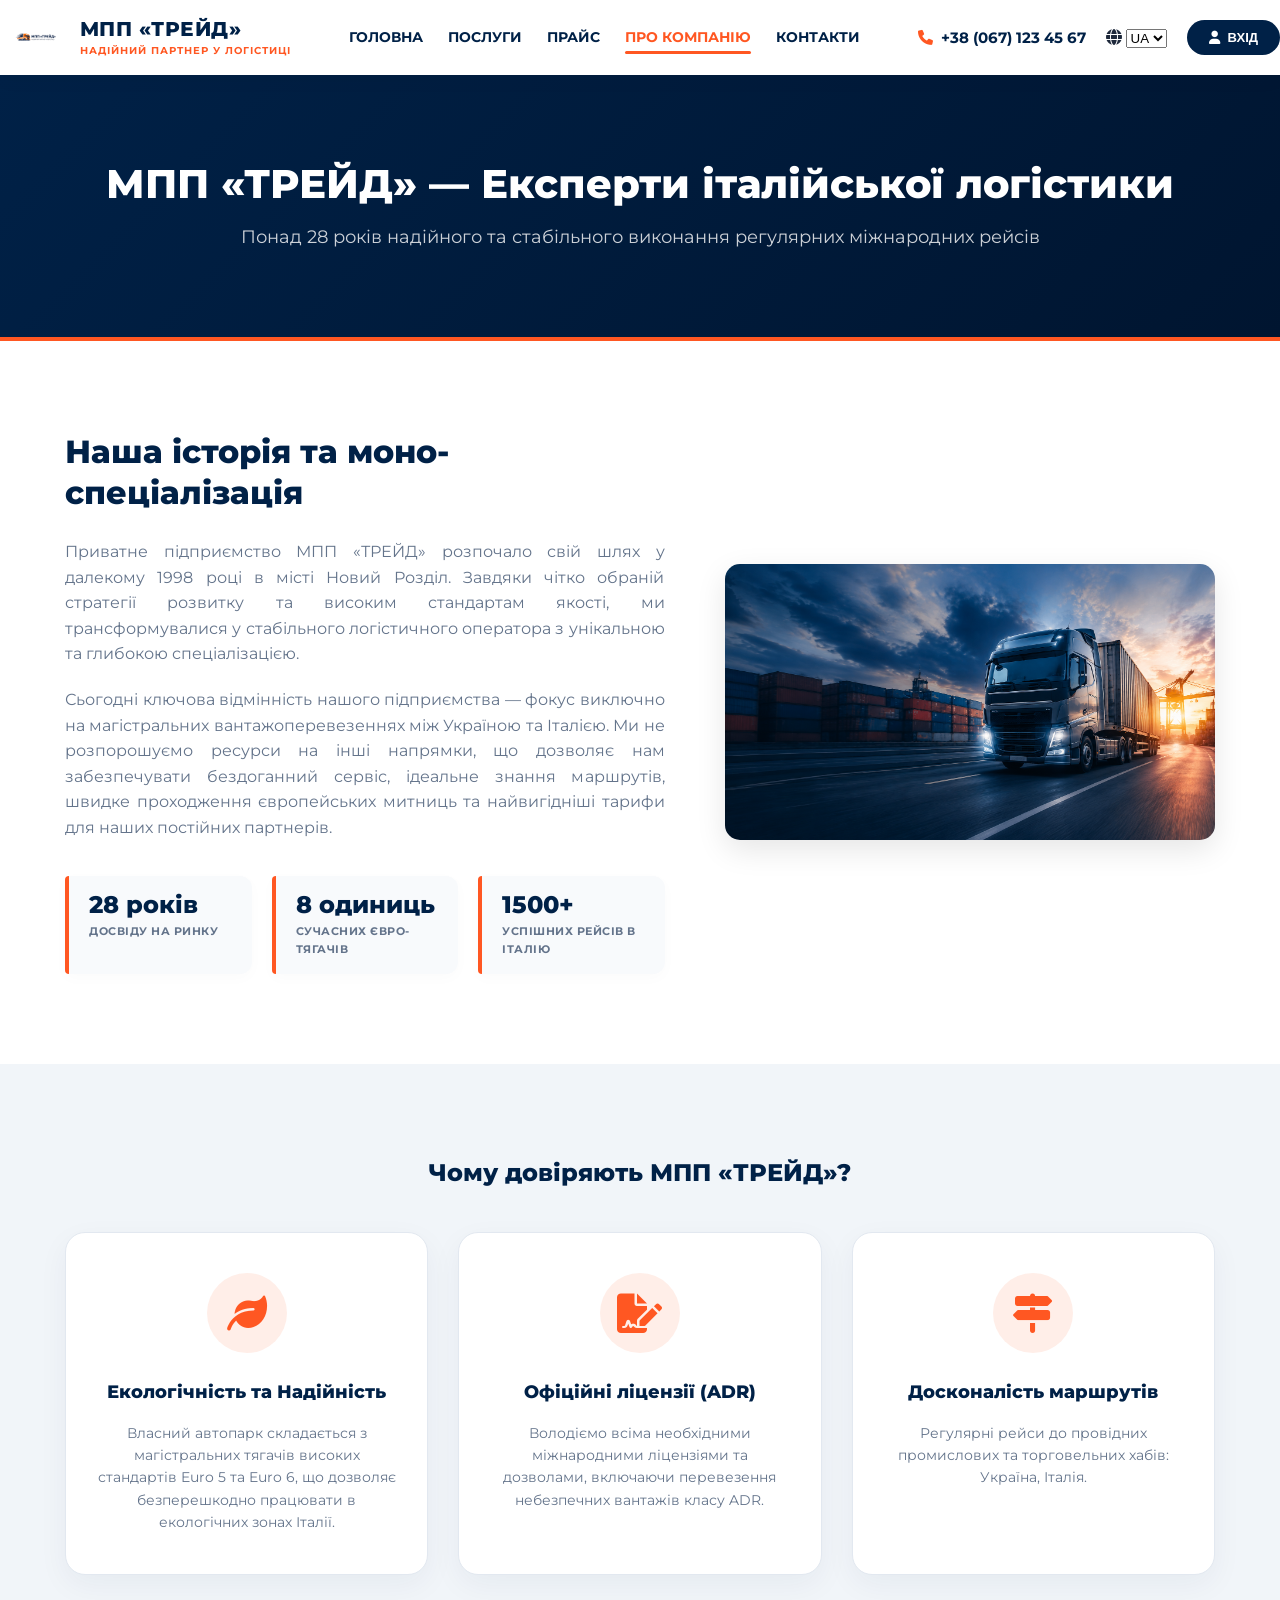
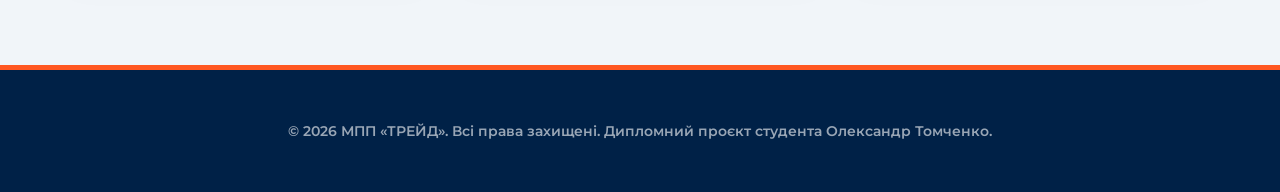
==== about.html @ ebd4f225 "Add files via upload" ====
<!DOCTYPE html>
<html lang="uk">
<head>
    <meta charset="UTF-8">
    <meta name="viewport" content="width=device-width, initial-scale=1.0">
    <title data-lang-key="about_page_title">Про компанію | МПП «ТРЕЙД»</title>
    
    <link href="https://fonts.googleapis.com/css2?family=Montserrat:wght@400;700;800&display=swap" rel="stylesheet">
    
    <link rel="stylesheet" href="https://cdnjs.cloudflare.com/ajax/libs/font-awesome/6.0.0/css/all.min.css">
    
    <link rel="stylesheet" href="css/about_stule.css">
</head>
<body>

    <header>
        <div class="header-container">
            <div class="logo">
                <img src="images/logo-icon.png" alt="Логотип" class="logo-img">
                <div class="logo-text">
                    <span class="brand">МПП «ТРЕЙД»</span>
                    <span class="slogan" data-lang-key="slogan">НАДІЙНИЙ ПАРТНЕР У ЛОГІСТИЦІ</span>
                </div>
            </div>
            <nav>
                <a href="index.html" data-lang-key="nav_home">ГОЛОВНА</a>
                <a href="services.html" data-lang-key="nav_services">ПОСЛУГИ</a>
                <a href="prices.html" data-lang-key="nav_price">ПРАЙС</a>
                <a href="about.html" class="active" data-lang-key="nav_about">ПРО КОМПАНІЮ</a>
                <a href="contacts.html" data-lang-key="nav_contacts">КОНТАКТИ</a>
            </nav>
            <div class="header-right">
                <a href="tel:+380671234567" class="phone"><i class="fas fa-phone"></i> +38 (067) 123 45 67</a>

                <div class="lang-switcher">
                    <i class="fas fa-globe"></i>
                    <select id="langSelect" onchange="changeLanguage(this.value)">
                        <option value="uk">UA</option>
                        <option value="en">EN</option>
                    </select>
                </div>

                <button class="btn-login" id="loginHeaderBtn" onclick="openLogin()" data-lang-key="btn_login">
                    <i class="fas fa-user"></i> ВХІД
                </button>
                <button class="btn-logout" id="logoutBtn" onclick="handleLogout()" style="display: none;" data-lang-key="btn_logout">
                    <i class="fas fa-sign-out-alt"></i> ВИХІД
                </button>
            </div>
        </div>
    </header>

    <section class="about-hero">
        <div class="container">
            <h1 data-lang-key="about_hero_title">МПП «ТРЕЙД» — Експерти італійської логістики</h1>
            <p data-lang-key="about_hero_desc">Понад 28 років надійного та стабільного виконання регулярних міжнародних рейсів</p>
        </div>
    </section>

    <section class="about-content">
        <div class="container">
            <div class="about-grid">
                <div class="about-text">
                    <h2 data-lang-key="about_main_title">Наша історія та моно-спеціалізація</h2>
                    <p data-lang-key="about_p1">Приватне підприємство МПП «ТРЕЙД» розпочало свій шлях у далекому 1998 році в місті Новий Розділ. Завдяки чітко обраній стратегії розвитку та високим стандартам якості, мы трансформувалися у стабільного логістичного оператора з унікальною та глибокою спеціалізацією.</p>
                    <p data-lang-key="about_p2">Сьогодні ключова відмінність нашого підприємства — фокус виключно на магістральних вантажоперевезеннях між Україною та Італією. Ми не розпорошуємо ресурси на інші напрямки, що дозволяє нам забезпечувати бездоганний сервіс, ідеальне знання маршрутів, швидке проходження європейських митниць та найвигідніші тарифи для наших постійних партнерів.</p>
                    
                    <div class="stats-row">
                        <div class="stat-item">
                            <span class="stat-num" data-lang-key="stat1_num">28 років</span>
                            <span class="stat-desc" data-lang-key="stat1_desc">Досвіду на ринку</span>
                        </div>
                        <div class="stat-item">
                            <span class="stat-num" data-lang-key="stat2_num">8 одиниць</span>
                            <span class="stat-desc" data-lang-key="stat2_desc">Сучасних євро-тягачів</span>
                        </div>
                        <div class="stat-item">
                            <span class="stat-num">1500+</span>
                            <span class="stat-desc" data-lang-key="stat3_desc">Успішних рейсів в Італію</span>
                        </div>
                    </div>
                </div>
                <div class="about-image">
                    <img src="images/truck.png" alt="Наш transport" style="width:100%; border-radius:15px; box-shadow: 0 10px 30px rgba(0,0,0,0.1);">
                </div>
            </div>
        </div>
    </section>

    <section class="advantages-section">
        <div class="container">
            <h2 style="text-align: center; color: #002147; margin-bottom: 40px;" data-lang-key="adv_main_title">Чому довіряють МПП «ТРЕЙД»?</h2>
            <div class="adv-grid">
                <div class="adv-card">
                    <i class="fas fa-leaf"></i>
                    <h3 data-lang-key="adv1_title">Екологічність та Надійність</h3>
                    <p data-lang-key="adv1_desc">Власний автопарк складається з магістральних тягачів високих стандартів Euro 5 та Euro 6, що дозволяє безперешкодно працювати в екологічних зонах Італії.</p>
                </div>
                <div class="adv-card">
                    <i class="fas fa-file-signature"></i>
                    <h3 data-lang-key="adv2_title">Офіційні ліцензії (ADR)</h3>
                    <p data-lang-key="adv2_desc">Володіємо всіма необхідними міжнародними ліцензіями та дозволами, включаючи перевезення небезпечних вантажів класу ADR.</p>
                </div>
                <div class="adv-card">
                    <i class="fas fa-map-signs"></i>
                    <h3 data-lang-key="adv3_title">Досконалість маршрутів</h3>
                    <p data-lang-key="adv3_desc">Регулярні рейси до провідних промислових та торговельних хабів: Україна, Італія.</p>
                </div>
            </div>
        </div>
    </section>

    <div id="loginModal" class="modal">
        <div class="modal-content">
            <span class="close-btn" onclick="closeLogin()">&times;</span>
            <div class="modal-icon"><i class="fas fa-user-lock"></i></div>
            <h2 data-lang-key="modal_title">Авторизація</h2>
            <p data-lang-key="modal_desc">Увійдіть в систему МПП «ТРЕЙД»</p>
            <form id="loginForm">
                <input type="email" id="email" data-lang-key="modal_email" placeholder="Ваш Email" required>
                <input type="password" id="password" data-lang-key="modal_pass" placeholder="Пароль" required>
                <button type="submit" class="btn-submit-modal" data-lang-key="modal_btn">УВІЙТИ В АКАУНТ</button>
            </form>
        </div>
    </div>

    <footer>
        <div class="container" style="text-align: center; padding: 20px 0;">
            <p data-lang-key="footer_text">&copy; 2026 МПП «ТРЕЙД». Дипломний проєкт студента Олександр Томченко.</p>
        </div>
    </footer>

    <script src="js/lang.js"></script>
    <script src="js/auth.js"></script>
</body>
</html>
---- css/about_stule.css ----
/* ==========================================================================
   1. ГЛОБАЛЬНІ СТИЛІ ТА ЗМІННІ (Фірмовий стиль МПП «ТРЕЙД»)
   ========================================================================== */
:root {
    --primary-color: #002147;   /* Глибокий логістичний синій */
    --accent-color: #ff5722;    /* Динамічний помаранчевий */
    --accent-hover: #e04819;    /* Темніший помаранчевий для ховерів */
    --bg-light: #f8fafc;        /* Світло-сірий фон */
    --text-dark: #1e293b;       /* Контрастний темний текст */
    --text-muted: #64748b;      /* М'який сірий текст */
    --white: #ffffff;
    --card-shadow: 0 10px 30px rgba(0, 33, 71, 0.05);
    --transition: all 0.3s cubic-bezier(0.25, 0.8, 0.25, 1);
}

* {
    margin: 0;
    padding: 0;
    box-sizing: border-box;
}

html {
    scroll-behavior: smooth;
}

body {
    font-family: 'Montserrat', sans-serif;
    color: var(--text-dark);
    background-color: var(--white);
    line-height: 1.6;
    overflow-x: hidden;
}

.container {
    width: 100%;
    max-width: 1200px;
    margin: 0 auto;
    padding: 0 25px;
}

h1, h2, h3 {
    font-weight: 800;
    color: var(--primary-color);
}

/* ==========================================================================
   2. ШАПКА САЙТУ (Ефект скла, повна адаптивність іконок та лого)
   ========================================================================== */
header {
    background: rgba(255, 255, 255, 0.95);
    backdrop-filter: blur(10px);
    position: sticky;
    top: 0;
    z-index: 1000;
    box-shadow: 0 2px 20px rgba(0, 0, 0, 0.05);
    padding: 15px 0;
}

.header-container {
    display: flex;
    justify-content: space-between;
    align-items: center;
}

.logo {
    display: flex;
    align-items: center;
    gap: 12px;
    text-decoration: none;
}

.logo-img {
    height: 45px;
    width: auto;
    object-fit: contain;
}

.logo-text {
    display: flex;
    flex-direction: column;
}

.brand {
    font-size: 20px;
    font-weight: 800;
    color: var(--primary-color);
    letter-spacing: 0.5px;
    line-height: 1.2;
}

.slogan {
    font-size: 10px;
    font-weight: 700;
    color: var(--accent-color);
    letter-spacing: 1px;
    margin-top: 2px;
}

nav {
    display: flex;
    gap: 25px;
}

nav a {
    text-decoration: none;
    color: var(--primary-color);
    font-weight: 700;
    font-size: 14px;
    position: relative;
    padding: 5px 0;
    transition: var(--transition);
}

nav a::after {
    content: '';
    position: absolute;
    bottom: 0;
    left: 0;
    width: 0;
    height: 3px;
    background-color: var(--accent-color);
    transition: var(--transition);
    border-radius: 2px;
}

nav a:hover, nav a.active {
    color: var(--accent-color);
}

nav a:hover::after, nav a.active::after {
    width: 100%;
}

.header-right {
    display: flex;
    align-items: center;
    gap: 20px;
}

.phone {
    text-decoration: none;
    color: var(--primary-color);
    font-weight: 700;
    font-size: 15px;
    transition: var(--transition);
    display: flex;
    align-items: center;
    gap: 8px;
}

.phone i {
    color: var(--accent-color);
}

.phone:hover {
    color: var(--accent-color);
}

.btn-login, .btn-logout {
    border: none;
    padding: 10px 22px;
    font-weight: 700;
    font-size: 13px;
    border-radius: 50px;
    cursor: pointer;
    display: flex;
    align-items: center;
    gap: 8px;
    transition: var(--transition);
}

.btn-login {
    background-color: var(--primary-color);
    color: var(--white);
}

.btn-login:hover {
    background-color: var(--accent-color);
    box-shadow: 0 4px 15px rgba(255, 87, 34, 0.3);
}

.btn-logout {
    background-color: #ef4444;
    color: var(--white);
}

/* ==========================================================================
   3. HERO БАНЕР ДЛЯ СТОРІНКИ «ПРО КОМПАНІЮ»
   ========================================================================== */
.about-hero {
    background: linear-gradient(135deg, #002147 0%, #001530 100%);
    padding: 85px 0;
    text-align: center;
    color: var(--white);
    border-bottom: 4px solid var(--accent-color);
}

.about-hero h1 {
    color: var(--white);
    font-size: 40px;
    margin-bottom: 15px;
    line-height: 1.2;
}

.about-hero p {
    font-size: 18px;
    color: rgba(255, 255, 255, 0.8);
    max-width: 800px;
    margin: 0 auto;
}

/* ==========================================================================
   4. ОСНОВНИЙ БЛОК: ІСТОРІЯ ТА СТАТИСТИКА (Гнучка двоколонкова сітка)
   ========================================================================== */
.about-content {
    padding: 90px 0;
    background-color: var(--white);
}

.about-grid {
    display: grid;
    grid-template-columns: 1.1fr 0.9fr;
    gap: 60px;
    align-items: center; /* Центруємо фото по вертикалі відносно тексту */
}

.about-text h2 {
    font-size: 32px;
    margin-bottom: 25px;
    line-height: 1.3;
}

.about-text p {
    color: var(--text-muted);
    font-size: 16px;
    margin-bottom: 20px;
    text-align: justify;
}

.about-text p strong {
    color: var(--primary-color);
}

/* Рядок з мікро-картками статистики всередині тексту */
.stats-row {
    display: flex;
    gap: 20px;
    margin-top: 35px;
}

.stats-row .stat-item {
    background: #f8fafc;
    border-left: 4px solid var(--accent-color);
    padding: 15px 20px;
    border-radius: 4px 12px 12px 4px;
    flex: 1;
    box-shadow: 0 4px 15px rgba(0, 33, 71, 0.02);
}

.stat-num {
    display: block;
    font-size: 24px;
    font-weight: 800;
    color: var(--primary-color);
    line-height: 1.2;
}

.stat-desc {
    display: block;
    font-size: 11px;
    font-weight: 700;
    color: var(--text-muted);
    margin-top: 4px;
    text-transform: uppercase;
    letter-spacing: 0.5px;
}

/* Захист зображення від деформації */
.about-image img {
    width: 100%;
    height: auto;
    object-fit: cover;
    display: block;
}

/* ==========================================================================
   5. СЕКЦІЯ ПЕРЕВАГ (Трьохколонкові картки)
   ========================================================================== */
.advantages-section {
    padding: 90px 0;
    background-color: #f1f5f9; /* М'який контрастний підклад під картки */
}

.adv-grid {
    display: grid;
    grid-template-columns: repeat(3, 1fr);
    gap: 30px;
}

.adv-card {
    background: var(--white);
    padding: 40px 30px;
    border-radius: 20px;
    box-shadow: var(--card-shadow);
    border: 1px solid #e2e8f0;
    text-align: center;
    transition: var(--transition);
}

.adv-card:hover {
    transform: translateY(-5px);
    box-shadow: 0 20px 40px rgba(0, 33, 71, 0.08);
}

.adv-card i {
    font-size: 40px;
    color: var(--accent-color);
    background: rgba(255, 87, 34, 0.1);
    width: 80px;
    height: 80px;
    line-height: 80px;
    border-radius: 50%;
    margin-bottom: 25px;
    display: inline-block;
}

.adv-card h3 {
    font-size: 18px;
    color: var(--primary-color);
    margin-bottom: 15px;
}

.adv-card p {
    color: var(--text-muted);
    font-size: 14px;
    line-height: 1.6;
}

/* ==========================================================================
   6. МОДАЛЬНЕ ВІКНО ТА ФУТЕР
   ========================================================================== */
.modal {
    display: none;
    position: fixed;
    z-index: 2000;
    left: 0;
    top: 0;
    width: 100%;
    height: 100%;
    background-color: rgba(0, 33, 71, 0.6);
    backdrop-filter: blur(8px);
}

.modal-content {
    background-color: var(--white);
    margin: 12% auto;
    padding: 45px;
    border-radius: 24px;
    width: 90%;
    max-width: 420px;
    position: relative;
    box-shadow: 0 25px 50px rgba(0, 0, 0, 0.2);
    text-align: center;
}

.close-btn {
    position: absolute;
    right: 25px;
    top: 20px;
    font-size: 30px;
    font-weight: bold;
    color: var(--text-muted);
    cursor: pointer;
}

.modal-icon {
    font-size: 45px;
    color: var(--accent-color);
    margin-bottom: 15px;
}

.modal h2 { font-size: 26px; margin-bottom: 5px; }
.modal p { font-size: 14px; color: var(--text-muted); margin-bottom: 20px; }

.modal form input {
    width: 100%;
    padding: 14px 20px;
    margin-bottom: 15px;
    border: 2px solid #e2e8f0;
    border-radius: 10px;
    font-family: inherit;
}

.btn-submit-modal {
    background: var(--primary-color);
    color: var(--white);
    border: none;
    width: 100%;
    padding: 15px;
    font-weight: 800;
    border-radius: 10px;
    cursor: pointer;
    transition: var(--transition);
}

.btn-submit-modal:hover {
    background: var(--accent-color);
}

footer {
    background-color: var(--primary-color);
    color: rgba(255, 255, 255, 0.6);
    padding: 30px 0;
    font-size: 14px;
    font-weight: 600;
    border-top: 5px solid var(--accent-color);
}

/* ==========================================================================
   7. АДАПТИВНІСТЬ (Планшети, нетбуки та мобільні телефони)
   ========================================================================== */

/* Ноутбуки та великі планшети (до 1024px) */
@media (max-width: 1024px) {
    .about-grid {
        gap: 40px;
    }
    .about-text h2 { font-size: 28px; }
    .adv-grid { gap: 20px; }
    .adv-card { padding: 30px 20px; }
}

/* Малі планшети (до 912px) */
@media (max-width: 912px) {
    .about-grid {
        grid-template-columns: 1fr; /* Перебудовуємо в одну колонку */
        gap: 40px;
    }
    .about-image {
        order: -1; /* Картинка фури стає НАД текстом для кращого сприйняття */
        max-width: 700px;
        margin: 0 auto;
    }
    .adv-grid {
        grid-template-columns: repeat(2, 1fr); /* Картки переваг по дві в ряд */
    }
}

/* Мобільні телефони (до 768px) */
@media (max-width: 768px) {
    .header-container {
        flex-direction: column;
        gap: 15px;
        text-align: center;
    }
    nav { 
        gap: 15px; 
        flex-wrap: wrap;
        justify-content: center;
    }
    .about-hero { padding: 60px 20px; }
    .about-hero h1 { font-size: 30px; }
    .about-hero p { font-size: 15px; }
    
    .about-content { padding: 50px 0; }
    .stats-row {
        flex-direction: column; /* Статистика вибудовується стовпчиком */
        gap: 12px;
    }
    .adv-grid {
        grid-template-columns: 1fr; /* Картки переваг строго по одній в ряд */
    }
}

/* Зовсім малі екрани (до 480px) */
@media (max-width: 480px) {
    .about-hero h1 { font-size: 24px; }
    .about-text h2 { font-size: 22px; }
    .about-text p { text-align: left; }
    .modal-content { padding: 30px 20px; }
}
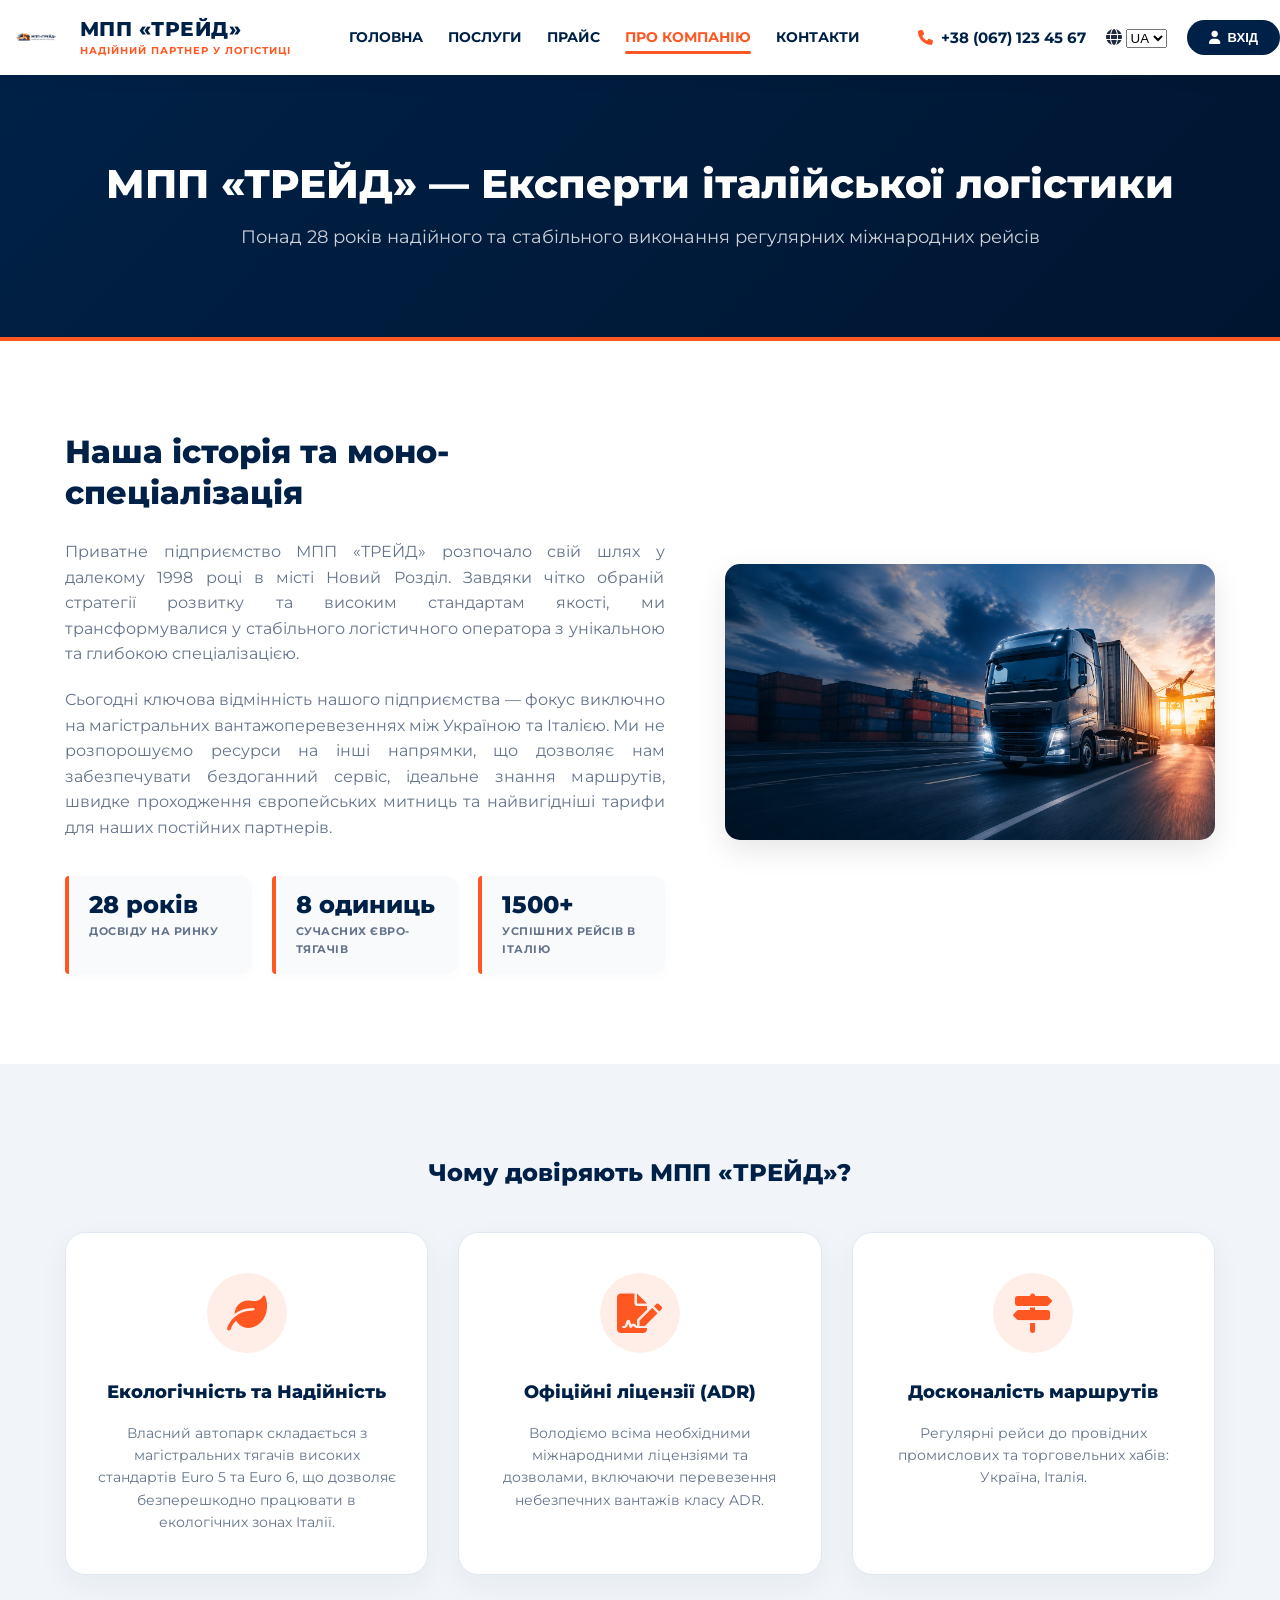
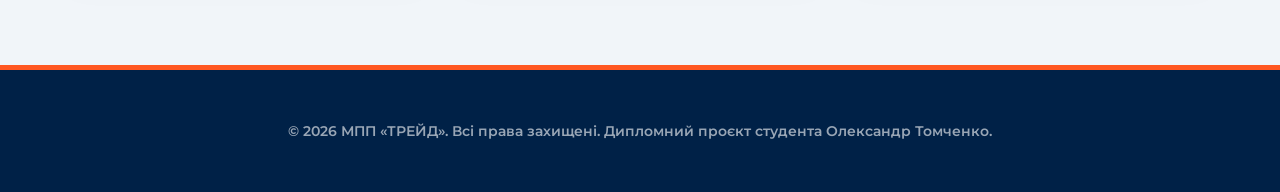
==== commit f9554c64: "Add files via upload" ====
--- a/about.html
+++ b/about.html
@@ -1,6 +1,15 @@
 <!DOCTYPE html>
 <html lang="uk">
 <head>
+    <!-- Google tag (gtag.js) -->
+    <script async src="https://www.googletagmanager.com/gtag/js?id=G-CX1KR8DCM7"></script>
+    <script>
+    window.dataLayer = window.dataLayer || [];
+    function gtag(){dataLayer.push(arguments);}
+    gtag('js', new Date());
+
+    gtag('config', 'G-CX1KR8DCM7');
+    </script>
     <meta charset="UTF-8">
     <meta name="viewport" content="width=device-width, initial-scale=1.0">
     <title data-lang-key="about_page_title">Про компанію | МПП «ТРЕЙД»</title>
